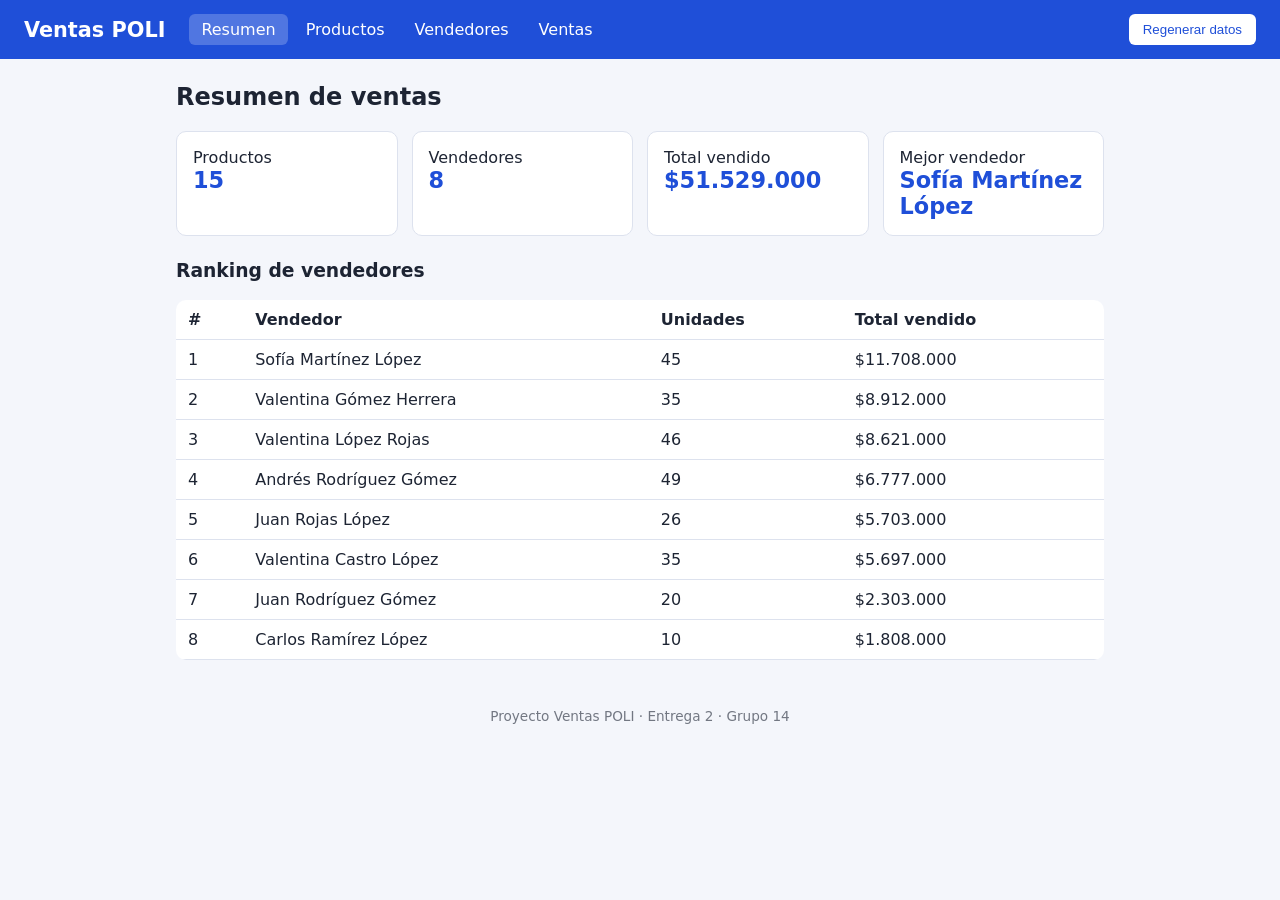
==== index.html @ 46c1b8c3 "Entrega 2: version web con jQuery (codigo original del grupo)" ====
<!DOCTYPE html>
<html lang="es"><head><meta charset="UTF-8">
<meta name="viewport" content="width=device-width, initial-scale=1">
<title>Resumen de ventas · Ventas POLI</title>
<link rel="stylesheet" href="css/style.css"></head>
<body data-page="home">
<header><h1>Ventas POLI</h1>
<nav><a href="index.html">Resumen</a><a href="productos.html">Productos</a><a href="vendedores.html">Vendedores</a><a href="ventas.html">Ventas</a></nav>
<button id="regen">Regenerar datos</button></header>
<main><h2>Resumen de ventas</h2>
<section class="cards" id="cards"></section>
<h3>Ranking de vendedores</h3>
<table id="rank"><thead><tr><th>#</th><th>Vendedor</th><th>Unidades</th><th>Total vendido</th></tr></thead><tbody></tbody></table>
</main>
<footer>Proyecto Ventas POLI · Entrega 2 · Grupo 14</footer>
<script src="https://cdnjs.cloudflare.com/ajax/libs/jquery/3.7.1/jquery.min.js"></script>
<script>window.jQuery||document.write('<script src="js/jquery.min.js"><\/script>')</script>
<script src="js/app.js"></script></body></html>
---- css/style.css ----
:root{--bg:#f4f6fb;--fg:#1d2433;--card:#fff;--ac:#1f4fd8;--bd:#dde2ee}
@media(prefers-color-scheme:dark){:root{--bg:#141824;--fg:#e6e9f2;--card:#1d2333;--ac:#6d8cff;--bd:#2c344a}}
*{box-sizing:border-box}body{margin:0;font-family:system-ui,sans-serif;background:var(--bg);color:var(--fg)}
header{display:flex;flex-wrap:wrap;align-items:center;gap:12px 24px;padding:14px 24px;background:var(--ac);color:#fff}
header h1{margin:0;font-size:1.3rem}nav{display:flex;gap:6px;flex:1;flex-wrap:wrap}
nav a{color:#fff;text-decoration:none;padding:6px 12px;border-radius:6px}nav a.active,nav a:hover{background:rgba(255,255,255,.22)}
button{background:var(--ac);color:#fff;border:0;padding:8px 14px;border-radius:6px;cursor:pointer}
header button{background:#fff;color:#1f4fd8}
main{max-width:960px;margin:24px auto;padding:0 16px}
.cards{display:grid;grid-template-columns:repeat(auto-fit,minmax(200px,1fr));gap:14px;margin-bottom:24px}
.card{background:var(--card);border:1px solid var(--bd);border-radius:10px;padding:16px;display:none}
.card b{display:block;font-size:1.4rem;color:var(--ac)}
.tools{display:flex;gap:10px;flex-wrap:wrap;margin-bottom:12px}
input,select{padding:8px;border:1px solid var(--bd);border-radius:6px;background:var(--card);color:var(--fg);flex:1;min-width:180px}
table{width:100%;border-collapse:collapse;background:var(--card);border-radius:10px;overflow:hidden}
th,td{padding:10px 12px;text-align:left;border-bottom:1px solid var(--bd)}
th[data-k]{cursor:pointer}th[data-k]:hover{color:var(--ac)}
tbody tr:hover{background:rgba(31,79,216,.08)}.total{font-weight:600}
footer{text-align:center;padding:24px;opacity:.6;font-size:.85rem}
@media(max-width:600px){th,td{padding:8px 6px;font-size:.9rem}}
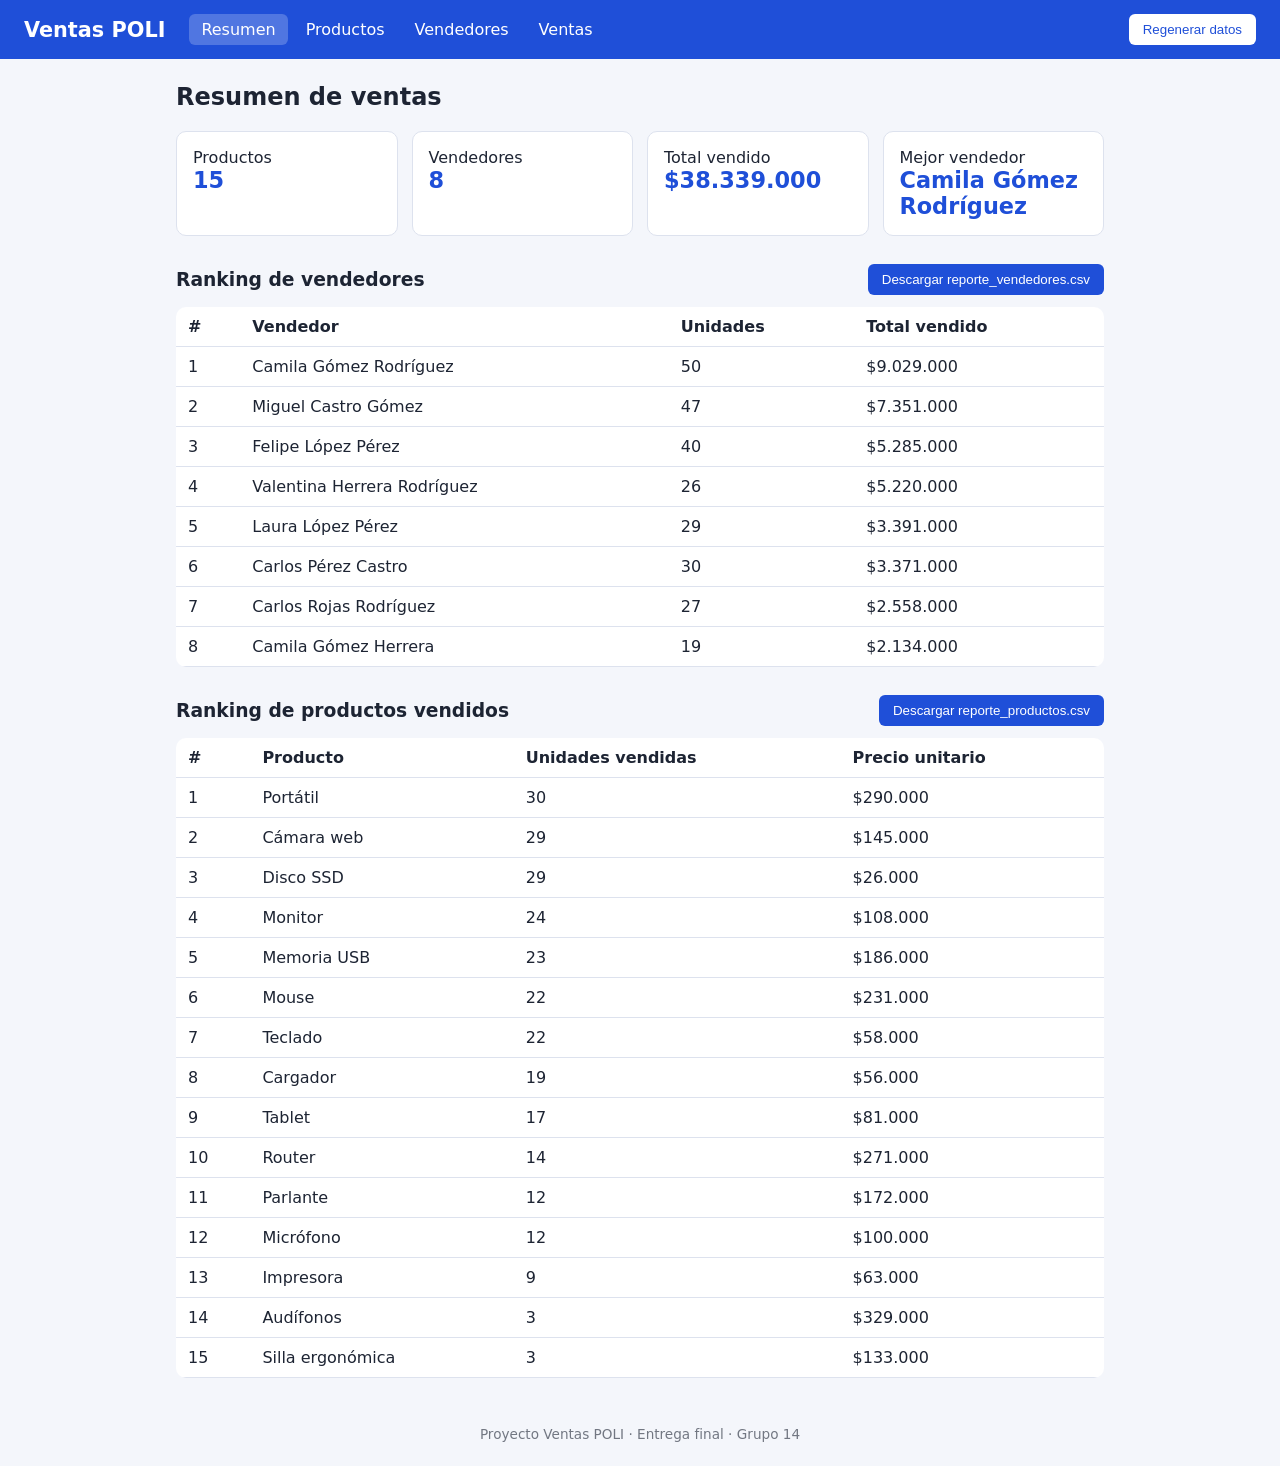
==== commit c4933f8d: "Entrega final: ranking de productos, reportes CSV y validaciones" ====
--- a/index.html
+++ b/index.html
@@ -9,10 +9,12 @@
 <button id="regen">Regenerar datos</button></header>
 <main><h2>Resumen de ventas</h2>
 <section class="cards" id="cards"></section>
-<h3>Ranking de vendedores</h3>
+<div class="tools tit"><h3>Ranking de vendedores</h3><button id="dlv">Descargar reporte_vendedores.csv</button></div>
 <table id="rank"><thead><tr><th>#</th><th>Vendedor</th><th>Unidades</th><th>Total vendido</th></tr></thead><tbody></tbody></table>
+<div class="tools tit"><h3>Ranking de productos vendidos</h3><button id="dlp">Descargar reporte_productos.csv</button></div>
+<table id="rankp"><thead><tr><th>#</th><th>Producto</th><th>Unidades vendidas</th><th>Precio unitario</th></tr></thead><tbody></tbody></table>
 </main>
-<footer>Proyecto Ventas POLI · Entrega 2 · Grupo 14</footer>
+<footer>Proyecto Ventas POLI · Entrega final · Grupo 14</footer>
 <script src="https://cdnjs.cloudflare.com/ajax/libs/jquery/3.7.1/jquery.min.js"></script>
 <script>window.jQuery||document.write('<script src="js/jquery.min.js"><\/script>')</script>
 <script src="js/app.js"></script></body></html>
--- a/css/style.css
+++ b/css/style.css
@@ -18,3 +18,6 @@
 tbody tr:hover{background:rgba(31,79,216,.08)}.total{font-weight:600}
 footer{text-align:center;padding:24px;opacity:.6;font-size:.85rem}
 @media(max-width:600px){th,td{padding:8px 6px;font-size:.9rem}}
+.tit{align-items:center;justify-content:space-between;margin-top:28px}.tit h3{margin:0}
+th.asc::after{content:' ▲';font-size:.7em}th.desc::after{content:' ▼';font-size:.7em}
+.aviso{background:#fff4d6;color:#6b4b00;border:1px solid #f0d58a;padding:10px 14px;border-radius:8px}
